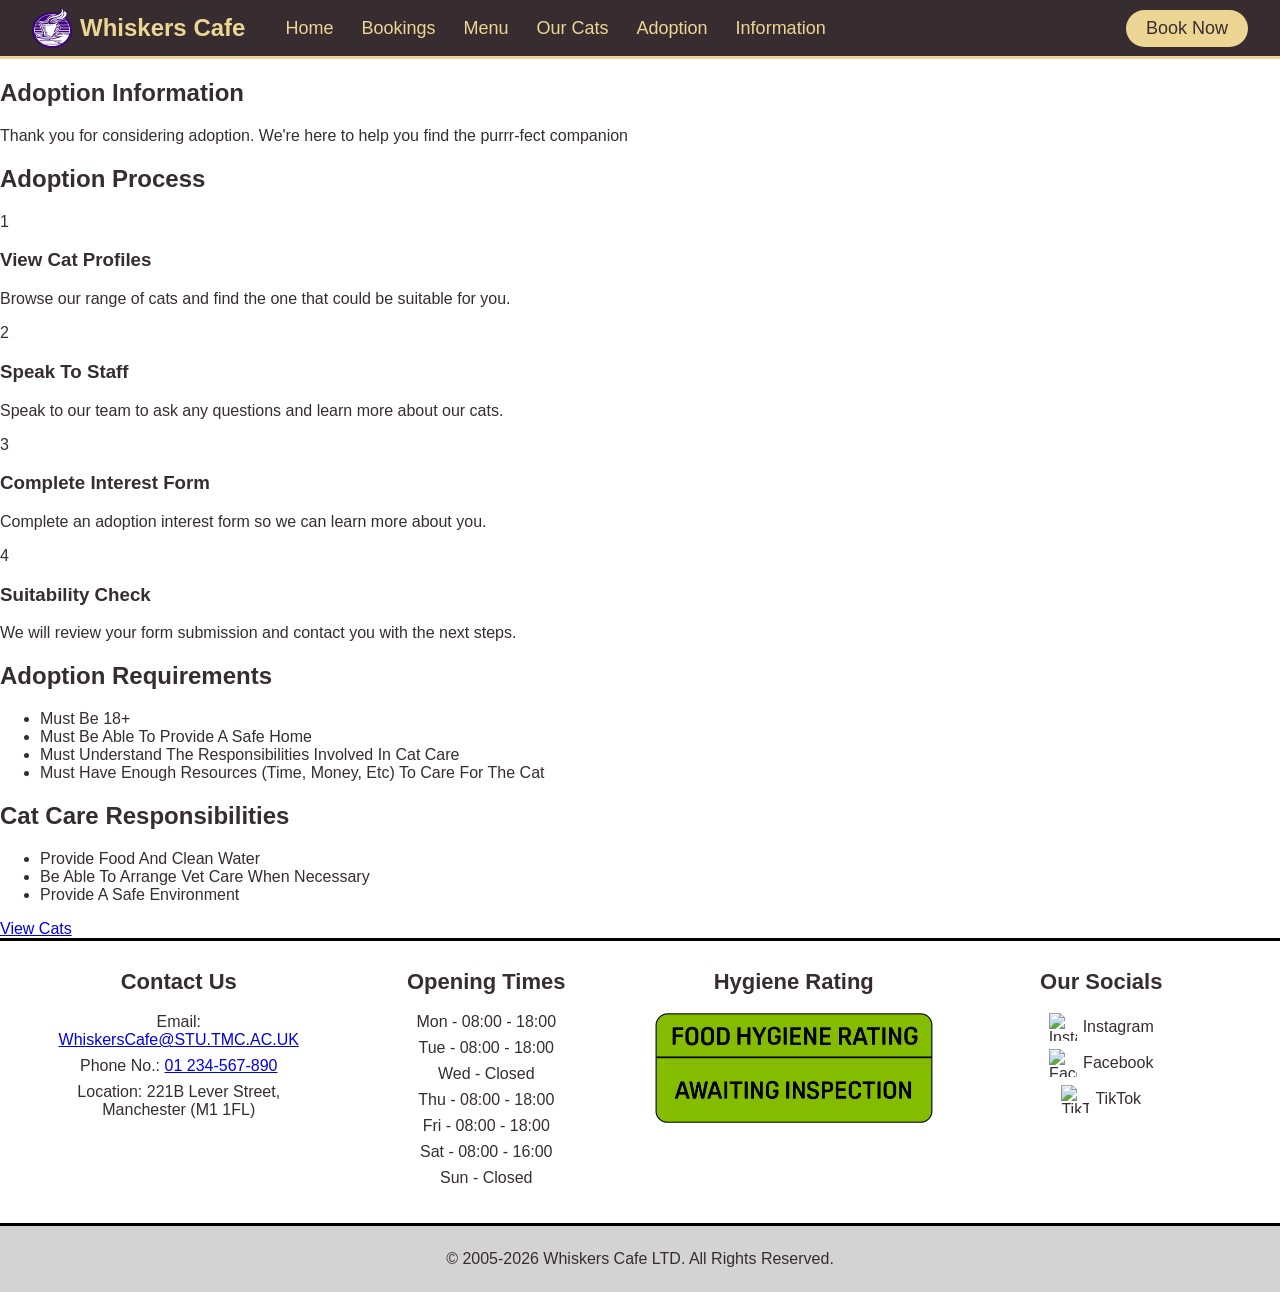
==== whiskerscafe/adoption.html @ 62d96e0d "Adoption Page HTML" ====
<!DOCTYPE html>
<html lang="en">
  <head>
    <meta charset="UTF-8">
    <meta name="viewport" content="width=device-width, initial-scale=1.0">
    <meta http-equiv="X-UA-Compatible" content="ie=edge">
    <title>Whiskers Cafe - Adoption</title>
    <link rel="stylesheet" href="style.css">
    <link rel="icon" href="images/Logo.png" type="image/x-icon">
  </head>
  <body>
    <header class="page-header">
      <a class="logo" href="index.html">
        <img src="images/Logo.png" alt="Whiskers Cafe Logo">
        <span>Whiskers Cafe</span>
      </a>
      <nav class="nav-links" id="nav-links">
        <a href="index.html">Home</a>
        <a href="bookings.html">Bookings</a>
        <a href="menu.html">Menu</a>
        <a href="our-cats.html">Our Cats</a>
        <a href="adoption.html">Adoption</a>
        <a href="information.html">Information</a>
      </nav>
      <a class="book-button" href="bookings.html">Book Now</a>
      <button class="menu-button" id="menu-button">☰</button>
    </header>
    <main>
      <section class="adoption-section">
        <div class="adoption-panel">
          <h1>Adoption Information</h1>
          <p class="adoption-subtitle">Thank you for considering adoption. We're here to help you find the purrr-fect companion</p>
          <h2>Adoption Process</h2>
          <div class="adoption-steps">
            <div class="adoption-step">
              <span class="step-number">1</span>
              <h3>View Cat Profiles</h3>
              <p>Browse our range of cats and find the one that could be suitable for you.</p>
            </div>
            <div class="adoption-step">
              <span class="step-number">2</span>
              <h3>Speak To Staff</h3>
              <p>Speak to our team to ask any questions and learn more about our cats.</p>
            </div>
            <div class="adoption-step">
              <span class="step-number">3</span>
              <h3>Complete Interest Form</h3>
              <p>Complete an adoption interest form so we can learn more about you.</p>
            </div>
            <div class="adoption-step">
              <span class="step-number">4</span>
              <h3>Suitability Check</h3>
              <p>We will review your form submission and contact you with the next steps.</p>
            </div>
          </div>
            <div class="adoption-info-grid">
              <div class="adoption-info-card">
                <h2>Adoption Requirements</h2>
                <ul>
                  <li>Must Be 18+</li>
                  <li>Must Be Able To Provide A Safe Home</li>
                  <li>Must Understand The Responsibilities Involved In Cat Care</li>
                  <li>Must Have Enough Resources (Time, Money, Etc) To Care For The Cat</li>
                </ul>
              </div>
              <div class="adoption-info-card">
                <h2>Cat Care Responsibilities</h2>
                <ul>
                  <li>Provide Food And Clean Water</li>
                  <li>Be Able To Arrange Vet Care When Necessary</li>
                  <li>Provide A Safe Environment</li>
                </ul>
              </div>
            </div>
            <a class="adoption-main-button" href="our-cats.html">View Cats</a>
        </div>
      </section>
    </main>
      <footer class="page-footer">
        <div class="footer-columns">
          <section class="footer-section">
            <h2>Contact Us</h2>
            <p>Email: <a href="mailto:whiskerscafe@stu.tmc.ac.uk">WhiskersCafe@STU.TMC.AC.UK</a></p>
            <p>Phone No.: <a href="tel:01234567890">01 234-567-890</a></p>
            <p>Location: 221B Lever Street, Manchester (M1 1FL)</p>
          </section>
          <section class="footer-section">
            <h2>Opening Times</h2>
            <p>Mon - 08:00 - 18:00</p>
            <p>Tue - 08:00 - 18:00</p>
            <p>Wed - Closed</p>
            <p>Thu - 08:00 - 18:00</p>
            <p>Fri - 08:00 - 18:00</p>
            <p>Sat - 08:00 - 16:00</p>
            <p>Sun - Closed</p>
          </section>
          <section class="footer-section">
            <h2>Hygiene Rating</h2>
            <img class="hygiene-image" src="images/HygieneRating.png" alt="Food Hygiene Rating - Awaiting Inspection">
          </section>
          <section class="footer-section">
            <h2>Our Socials</h2>
            <a class="social-link" href="https://www.instagram.com/whiskerscafe">
              <img src="images/InstagramIcon.png" alt="Instagram Icon">Instagram</a>
            <a class="social-link" href="https://www.facebook.com/whiskerscafe">
              <img src="images/FacebookIcon.png" alt="Facebook Icon">Facebook</a>
            <a class="social-link" href="https://www.tiktok.com/whiskerscafe">
              <img src="images/TikTokIcon.png" alt="TikTok Icon">TikTok</a>
          </section>
        </div>
        <div class="copyright">
          <p>© 2005-2026 Whiskers Cafe LTD. All Rights Reserved.</p>
        </div>
      </footer>
    <script src="script.js"></script>
  </body>
</html>
---- whiskerscafe/style.css ----
/* General Styling */

* {
  box-sizing: border-box;
}
body {
  margin: 0;
  font-family: "Trebuchet MS", Verdana, Arial, sans-serif;
  background-color: white;
  color: #372D30;
}
img {
  max-width: 100%;
  height: auto;
}

/* Styling For Header Section */

.page-header {
  background-color: #372D30;
  border-bottom: 3px solid #EDD694;
  display: flex;
  align-items: center;
  gap: 40px;
  padding: 8px 32px;
  position: relative;
}
.logo {
  display: flex;
  align-items: center;
  gap: 8px;
  color: #EDD694;
  text-decoration: none;
  font-weight: bold;
  font-size: 24px;
}
.logo img {
  width: 40px;
  height: 40px;
}
.nav-links {
  display: flex;
  gap: 28px;
}
.nav-links a {
  color: #EDD694;
  text-decoration: none;
  font-size: 18px;
}
.nav-links a:hover {
  text-decoration: underline;
}
.book-button {
  margin-left: auto;
  background-color: #EDD694;
  color: #372D30;
  padding: 8px 20px;
  border-radius: 20px;
  text-decoration: none;
  font-size: 18px;
}
.book-button:hover {
  text-decoration: underline;
}
.menu-button {
  display: none;
}

/* Styling For Footer Section */

.page-footer {
  background-color: white;
}
.footer-columns {
  border-top: 3px solid black;
  border-bottom: 3px solid black;
  display: flex;
  justify-content: space-around;
  align-items: flex-start;
  gap: 30px;
  padding: 28px 40px;
  text-align: center;
}
.footer-section {
  flex: 1;
}
.footer-section h2 {
  font-size: 22px;
  margin-top: 0;
}
.footer-section p {
  margin: 8px 0;
}
.hygiene-image {
  width: 100%;
  max-width: 320px;
}
.social-link {
  display: flex;
  align-items: center;
  justify-content: center;
  gap: 6px;
  color: #372D30;
  text-decoration: none;
  margin: 8px 0;
}
.social-link img {
  width: 28px;
  height: 28px;
}
.social-link:hover {
  text-decoration: underline;
}
.copyright {
  background-color: #D3D3D3;
  text-align: center;
  padding: 8px 12px;
}

/* Styling For Mobile Header */

@media (max-width: 768px) {
  .page-header {
    padding: 10px 14px;
    gap: 12px;
    position: relative;
    z-index: 100;
  }
  .logo {
    font-size: 18px;
  }
  .logo img {
    width: 24px;
    height: 24px;
  }
  .nav-links, .book-button {
    display: none;
  }
  .menu-button {
    display: block;
    margin-left: auto;
    background: none;
    border: none;
    color: #EDD694;
    font-size: 30px;
  }
  .nav-links.show {
    display: flex;
    flex-direction: column;
    position: absolute;
    top: 55px;
    left: 0;
    width: 100%;
    background-color: #372D30;
    border-bottom: 3px solid #EDD694;
    text-align: center;
  }
  .nav-links.show a {
    padding: 12px;
    border-top: 1px solid #EDD694;
  }

/* Styling For Mobile Footer */

  .footer-columns {
    flex-direction: column;
    align-items: center;
    gap: 18px;
    padding: 24px 16px;
  }
  .footer-section {
    width: 100%;
  }
  .footer-section h2 {
    font-size: 18px;
  }
  .footer-section p, .footer-section a {
    font-size: 14px;
  }
  .hygiene-image {
    max-width: 260px;
  }
  .copyright p {
    font-size: 12px;
  }
}

/* Styling For Home Page Slider */

.slider-balance {
  background-color: #D9D9D9;
  min-height: 280px;
  display: grid;
  grid-template-columns: 230px 1fr 230px;
  align-items: center;
  gap: 24px;
  padding: 40px 24px;
}
.promo-card {
  background-color: #372D30;
  color: #EDD694;
  display: flex;
  overflow: hidden;
  border-radius: 0 12px 12px 0;
}
.promo-card img {
  width: 85px;
  object-fit: cover;
}
.promo-text {
  padding: 10px;
  text-align: center;
}
.promo-text h2 {
  font-size: 16px;
  margin: 0;
}
.promo-text p {
  font-size: 14px;
  font-weight: bold;
  margin: 6px 0 10px;
}
.promo-text a {
  background-color: #2F4B5B;
  color: white;
  padding: 8px 14px;
  border-radius: 20px;
  text-decoration: none;
  display: inline-block;
  font-size: 14px;
}
.promo-text a:hover {
  text-decoration: underline;
}
.cat-slider {
  position: relative;
  height: 220px;
}
.slider-image-link {
  display: block;
  width: 100%;
  height: 100%;
}
.cat-slider-image {
  display: none;
  width: 100%;
  height: 100%;
  object-fit: cover;
  border: 3px solid #372D30;
}
.cat-slider-image.active {
  display: block;
}
.slider-arrow {
  position: absolute;
  top: 50%;
  transform: translateY(-50%);
  background: #372D30;
  color: #EDD694;
  border: none;
  width: 38px;
  height: 38px;
  border-radius: 50%;
  font-size: 24px;
  cursor: pointer;
  z-index: 2;
}
#previous-cat {
  left: 12px;
}
#next-cat {
  right: 12px;
}
.slider-arrow:hover {
  background-color: #2F4B5B;
}
.slider-buttons {
  position: absolute;
  bottom: 24px;
  left: 50%;
  transform: translateX(-50%);
  display: flex;
  gap: 20px;
  z-index: 2;
}
.primary-button, .secondary-button {
  padding: 10px 22px;
  border-radius: 20px;
  text-decoration: none;
  white-space: nowrap;
  box-shadow: 0 3px 5px rgba(0, 0, 0, 0.25);
}
.primary-button {
  background-color: #EDD694;
  color: #372D30;
}
.secondary-button {
  background-color: #2F4B5B;
  color: white;
}
.primary-button:hover, .secondary-button:hover {
  text-decoration: underline;
}

/* Styling For About Section */

.about-section {
  background-color: #372D30;
  color: white;
  width: 60%;
  margin: 0 auto;
  padding: 18px 60px;
}
.about-section h1, .subtitle {
  text-align: center;
  margin: 0;
}
.about-section h1 {
  font-size: 26px;
}
.subtitle {
  margin-bottom: 22px;
}
.about-text h2 {
  font-size: 18px;
  margin-bottom: 5px;
}
.about-text p {
  margin-top: 0;
  line-height: 1.4;
}

/* Styling For Statistics Section */

.stat-section {
  background-color: #372D30;
  color: white;
  width: 60%;
  margin: 8px auto;
  padding: 16px;
  text-align: center;
}

/* Styling For Reviews Section */

.reviews-section {
  background-color: #372D30;
  border-top: 3px solid #EDD694;
  color: white;
  display: flex;
  align-items: center;
  justify-content: space-around;
  gap: 24px;
  padding: 20px 40px;
}
.review-card {
  width: 220px;
}
.review-user {
  display: flex;
  align-items: center;
  gap: 8px;
  border-bottom: 1px dashed white;
  padding-bottom: 6px;
  margin-bottom: 8px;
}
.review-user img {
  width: 28px;
  height: 28px;
  object-fit: contain;
}
.review-user h3 {
  margin: 0;
  font-size: 16px;
}
.review-card p {
  margin: 4px 0;
  font-size: 14px;
}
.review-book-button {
  background-color: #EDD694;
  color: #372D30;
  padding: 12px 26px;
  border-radius: 20px;
  text-decoration: none;
  white-space: nowrap;
}
.review-book-button:hover {
  text-decoration: underline;
}

/* Homepage Mobile Body Compatibility */

@media (max-width: 768px) {
  .slider-balance {
    grid-template-columns: 1fr;
    min-height: auto;
    padding: 24px 16px;
    gap: 22px;
  }
  .promo-card {
    width: 100%;
    max-width: 270px;
    margin: 0 auto;
    border-radius: 12px;
  }
  .promo-card img {
    width: 90px;
  }
  .group-balance {
    display: none;
  }
  .cat-slider {
    width: 100%;
    max-width: 420px;
    height: 180px;
    margin: 0 auto;
  }
  .slider-arrow {
    width: 32px;
    height: 32px;
    font-size: 20px;
  }
  #previous-cat {
    left: 8px;
  }
  #next-cat {
    right: 8px;
  }
  .slider-buttons {
    bottom: 16px;
    gap: 10px;
  }
  .primary-button, .secondary-button {
    padding: 8px 14px;
    font-size: 14px;
  }

/* Mobile Compatibility For About Section */
  
  .about-section {
    width: 100%;
    padding: 22px 18px;
  }
  .about-section h1 {
    font-size: 22px;
  }
  .subtitle {
    font-size: 14px;
    margin-bottom: 18px;
  }
  .about-text h2 {
    font-size: 16px;
  }
  .about-text p {
    font-size: 14px;
    line-height: 1.4;
  }

/* Mobile Compatibility For Statistic Section */

  .stat-section {
    width: 100%;
    margin: 8px 0;
    padding: 18px 16px;
  }
  .stat-section h2 {
    font-size: 18px;
  }
  .stat-section p {
    font-size: 14px;
  }

/* Mobile Compatibility For Reviews Section */

  .reviews-section {
    flex-direction: column;
    align-items: center;
    padding: 24px 16px;
    gap: 18px;
  }
  .review-card {
    width: 100%;
    max-width: 300px;
  }
  .review-user h3 {
    font-size: 16px;
  }
  .review-card p {
    font-size: 14px;
  }
  .review-book-button {
    padding: 10px 24px;
  }
}
/* Styling For Bookings Page */

  .booking-section {
    min-height: 620px;
    padding: 28px 16px 48px;
    text-align: center;
  }
  .booking-section h1 {
    font-size: 24px;
    margin-bottom: 8px;
  }
  .booking-sub {
    margin-bottom: 28px;
  }
  .booking-form {
    width: 100%;
    max-width: 430px;
    margin: 0 auto;
  }
  .booking-form h2 {
    font-size: 18px;
    font-weight: normal;
    margin: 28px 0 14px;
  }
  .name-row {
    display: flex;
    gap: 38px;
  }
  .booking-form input[type="text"],
  .booking-form input[type="email"],
  .booking-form input[type="number"] {
    width: 100%;
    background-color: #D3D3D3;
    border: none;
    border-radius: 14px;
    padding: 10px 14px;
    margin-bottom: 12px;
    font-family: "Trebuchet MS", Verdana, Arial, sans-serif; 
  }
  .timeslot-title {
    margin: 0 0 10px;
  }
  .timeslot-row {
    display: flex;
    flex-wrap: wrap;
    align-items: center;
    gap: 8px 10px;
    margin-bottom: 10px;
  }
  .timeslot-row p {
    width: 100%;
    margin: 0;
    text-align: left;
  }
  .timeslot-row input[type="radio"] {
    display: none;
  }
  .timeslot-row label {
    background-color: #D3D3D3;
    color: #372D30;
    padding: 7px 10px;
    border-radius: 20px;
    cursor: pointer;
    font-size: 14px;
  }
  .timeslot-row input[type="radio"]:checked + label {
    background-color: #EDD694;
    font-weight: bold;
  }
  .checkbox-row {
    display: flex;
    align-items: center;
    gap: 8px;
    margin: 14px 0;
    text-align: left;
    font-size: 14px;
  }
  .checkbox-row input {
    cursor: pointer;
  }
  .checkbox-row a {
    color: #6BAFE6;
    text-decoration: none;
  }
  .checkbox-row a:hover {
    text-decoration: underline;
  }
  #booking-message {
    min-height: 22px;
    font-weight: bold;
  }
  .booking-success {
    color: green;
  }
  .booking-error {
    color: red;
  }
  .submit-booking-button {
    background-color: #EDD694;
    color: #372D30;
    border: none;
    border-radius: 20px;
    padding: 10px 34px;
    box-shadow: 0 3px 5px rgba(0, 0, 0, 0.25);
    cursor: pointer;
    font-family: "Trebuchet MS", Verdana, Arial, sans-serif;
    font-size: 18px;
  }
  .submit-booking-button:hover {
    text-decoration: underline;
  }

  /* Booking Form Mobile Compatibility */

  @media (max-width: 768px) {
    .booking-section {
      padding: 24px 14px 42px;
    }
    .booking-section h1 {
      font-size: 20px;
    }
    .booking-sub {
      font-size: 14px;
    }
    .booking-form {
      max-width: 320px;
    }
    .booking-form h2 {
      font-size: 16px;
    }
    .name-row {
      gap: 20px;
    }
    .booking-form input[type="text"],
    .booking-form input[type="email"],
    .booking-form input[type="number"] {
      padding: 8px 12px;
      font-size: 12px;
    }
    .timeslot-row {
      justify-content: center;
    }
    .timeslot-row p {
      width: 100%;
      text-align: left;
    }
    timeslow-row label {
      font-size: 12px;
      padding: 7px 9px;
    }
    .checkbox-row {
      font-size: 12px;
    }
    .submit-booking-button {
      padding: 9px 32px;
    }
  }

/* Styling For Menu Page */

.menu-section {
  background-color: #372D30;
  color: white;
  width: 60%;
  min-height: 620px;
  margin: 0 auto;
  padding: 40px 70px;
  text-align: center;
}
.menu-section h1 {
  font-size: 24px;
  margin-bottom: 10px;
}
.menu-subtitle {
  margin-bottom: 26px;
}
.filter-heading {
  margin: 20px 0 12px;
}
.filter-buttons {
  display: flex;
  justify-content: center;
  gap: 34px;
  margin-bottom: 16px;
  flex-wrap: wrap;
}
.filter-buttons button {
  background-color: #EDD694;
  color: #372D30;
  border: none;
  border-radius: 20px;
  padding: 10px 28px;
  cursor: pointer;
  font-family: "Trebuchet MS", Verdana, Arial, sans-serif;
  font-size: 18px;
}
.filter-buttons button:hover {
  text-decoration: underline;
}
.filter-buttons button.active-filter {
  background-color: #2F4B5B;
  color: white;
}
.menu-list {
  width: 80%;
  margin: 28px auto 0;
}
.menu-item {
  display: flex;
  align-items: center;
  gap: 16px;
  margin-bottom: 22px;
  text-align: left;
}
.menu-item img {
  width: 110px;
  height: 70px;
  object-fit: cover;
  border-radius: 6px;
}
.menu-item-info {
  flex: 1;
}
.menu-item-top {
  display: flex;
  justify-content: space-between;
  align-items: center;
  border-bottom: 2px solid white;
  gap: 16px;
}
.menu-item-top h2 {
  font-size: 16px;
  font-weight: normal;
  margin: 0;
}
.menu-item-top p {
  font-weight: bold;
  margin: 0;
}
.menu-item-info p {
  margin: 5px 0 0;
  font-size: 14px;
}
.no-menu-message {
  display: none;
  margin-top: 30px;
  font-weight: bold;
  color: #EDD694;
}
.allergen-section {
  margin-top: 70px;
}
.allergen-section h2 {
  font-size: 18px;
  font-weight: normal;
}
.allergen-section p {
  font-size: 14px;
}

/* Mobile Compatibility For Menu Page */

@media (max-width: 768px) {
  .menu-section {
    width: 100%
    min-height: auto;
    padding: 30px 18px;
  }
  .menu-section h1 {
    font-size: 22px;
  }
  .menu-subtitle {
    font-size: 14px;
    line-height: 1.4;
    margin-bottom: 24px;
  }
  .filter-heading {
    font-size: 14px;
    margin: 22px 0 10px;
  }
  .filter-buttons {
    flex-direction: column;
    align-items: center;
    gap: 14px;
    margin-bottom: 18px;
  }
  .filter-buttons button {
    width: 140px;
    padding: 9px 18px;
    font-size: 14px;
  }
  .menu-list {
    width: 100%;
    margin-top: 34px;
  }
  .menu-item {
    flex-direction: column;
    align-items: center;
    text-align: center;
    gap: 10px;
    margin-bottom: 32px;
  }
  .menu-item img {
    width: 150px;
    height: 95px;
    object-fit: cover;
  }
  .menu-item-info {
    width: 100%;
  }
  .menu-item-top {
    flex-direction: column;
    gap: 4px;
    border-bottom: 1px solid white;
    padding-bottom: 4px;
  }
  .menu-item-top h2 {
    font-size: 16px;
  }
  .menu-item-top p {
    font-size: 14px;
  }
  .menu-item-info p {
    font-size: 14px;
    line-height: 1.4;
  }
  .no-menu-message {
    font-size: 14px;
  }
  .allergen-section {
    margin-top: 45px;
  }
  .allergen-section h2 {
    font-size: 16px;
  }
  .allergen-section p {
    font-size: 14px;
    line-height: 1.4;
  }
}

/* Styling For Out Cats Page */

.cats-section {
  min-height: 620px;
  padding: 35px 40px 70px;
  text-align: center;
}
.cats-section h1 {
  font-size: 24px;
  font-weight: normal;
  margin-bottom: 48px;
}
.cats-grid {
  display: flex;
  justify-content: center;
  gap: 90px;
}
.cat-profile {
  width: 260px;
}
.cat-profile h2 {
  font-size: 18px;
  font-weight: normal;
  margin-bottom: 18px;
}
.cat-image {
  width: 150px;
  height: 120px;
  object-fit: cover;
  background-color: #D3D3D3;
  border-radius: 20px;
  margin-bottom: 16px;
}
.cat-info {
  background-color: #372D30;
  color: #EDD694;
  border-radius: 16px;
  padding: 18px 24px;
  text-align: left;
  min-height: 190px;
  display: flex;
  flex-direction: column;
}
.cat-info p {
  margin: 0;
}
.traits-title {
  margin-top: 16px;
}
.cat-info ul {
  margin: 4px 0 14px 20px;
  padding: 0;
}
.adopt-button, .unavailable-button {
  display: block;
  width: 100px;
  margin: 0 auto;
  padding: 7px 12px;
  border-radius: 20px;
  text-align: center;
  text-decoration: none;
  font-size: 14px;
  margin-top: auto;
}
.adopt-button {
  background-color: #EDD694;
  color: #372D30;
}
.adopt-button:hover {
  text-decoration: underline;
}
.unavailable-button {
  background-color: #D3D3D3;
  color: #777777;
}
.cat-info {
  height: 225px;
  display: flex;
  flex-direction: column;
}

/* Mobile Compatibility For Our Cats Page */

@media (max-width: 768px) {
  .cats-section {
    padding: 26px 16px 50px;
  }
  .cats-section h1 {
    font-size: 18px;
    margin-bottom: 24px;
  }
  .cats-grid {
    flex-direction: column;
    align-items: center;
    gap: 26px;
  }
  .cat-profile {
    width: 100%;
    max-width: 260px;
  }
  .cat-profile h2 {
    font-size: 14px;
    margin-bottom: 10px;
  }
  .cat-image {
    width: 130px;
    height: 105px;
    margin-bottom: 14px;
  }
  .cat-info {
    padding: 14px 18px;
    border-radius: 20px;
  }
  .cat-info p, .cat-info li {
    font-size: 12px;
  }
  .adopt-button, .unavailable-button {
    width: 95px;
    padding: 6px 10px;
    font-size: 12px;
  }
}
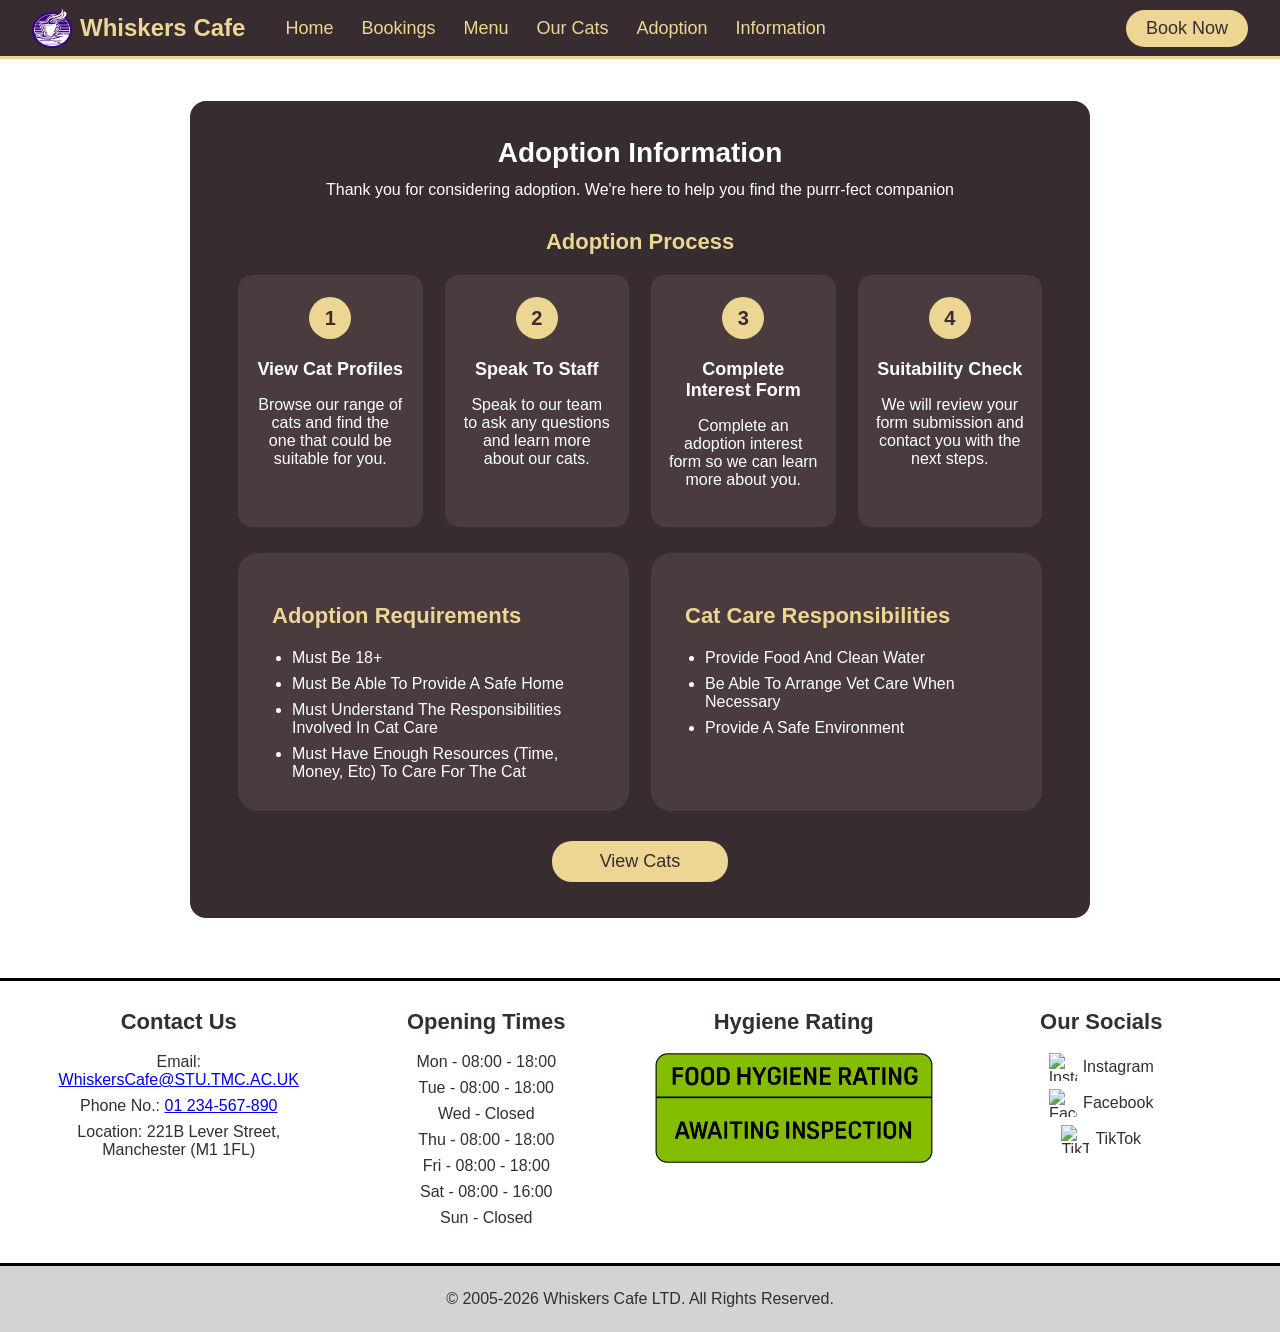
==== commit 0e37eeff: "Add canonical link to adoption.html Add canonical link for adoption page" ====
--- a/whiskerscafe/adoption.html
+++ b/whiskerscafe/adoption.html
@@ -7,6 +7,7 @@
     <title>Whiskers Cafe - Adoption</title>
     <link rel="stylesheet" href="style.css">
     <link rel="icon" href="images/Logo.png" type="image/x-icon">
+    <link rel="canonical" href="https://thegoverningbug.github.io/whiskerscafe/adoption.html">
   </head>
   <body>
     <header class="page-header">
--- a/whiskerscafe/style.css
+++ b/whiskerscafe/style.css
@@ -757,7 +757,7 @@
 
 @media (max-width: 768px) {
   .menu-section {
-    width: 100%
+    width: 100%;
     min-height: auto;
     padding: 30px 18px;
   }
@@ -956,3 +956,277 @@
     font-size: 12px;
   }
 }
+
+/* Styling For Adoption Page */
+
+.adoption-section {
+  min-height: 620px;
+  padding: 42px 40px 60px;
+}
+.adoption-panel {
+  background-color: #372D30;
+  color: white;
+  width: 75%;
+  max-width: 1050px;
+  margin: 0 auto;
+  padding: 36px 48px;
+  border-radius: 16px;
+  text-align: center;
+}
+.adoption-panel h1 {
+  font-size: 28px;
+  margin: 0 0 12px;
+}
+.adoption-subtitle {
+  margin: 0 0 30px;
+  font-size: 16px;
+}
+.adoption-panel h2 {
+  color: #EDD694;
+  font-size: 22px;
+  margin: 28px 0 20px;
+}
+.adoption-steps {
+  display: grid;
+  grid-template-columns: repeat(4, 1fr);
+  gap: 22px;
+}
+.adoption-step {
+  background-color: #4A3B3E;
+  border-radius: 14px;
+  padding: 22px 18px;
+}
+.step-number {
+  background-color: #EDD694;
+  color: #372D30;
+  width: 42px;
+  height: 42px;
+  border-radius: 50%;
+  display: inline-flex;
+  align-items: center;
+  justify-content: center;
+  font-weight: bold;
+  font-size: 20px;
+  margin-bottom: 12px;
+}
+.adoption-step h3 {
+  font-size: 18px;
+  margin: 8px 0;
+}
+adoption-step p {
+  font-size: 14px;
+  line-height: 1.4;
+  margin: 0;
+}
+.adoption-info-grid {
+  display: grid;
+  grid-template-columns: 1fr 1fr;
+  gap: 22px;
+  margin-top: 26px;
+}
+.adoption-info-card {
+  background-color: #4A3B3E;
+  border-radius: 20px;
+  padding: 22px 34px;
+  text-align: left;
+}
+adoption-info-card h2 {
+  margin-top: 0;
+  margin-bottom: 12px;
+}
+.adoption-info-card ul {
+  margin: 0;
+  padding-left: 20px;
+}
+.adoption-info-card li {
+  margin-bottom: 8px;
+}
+.adoption-main-button {
+  background-color: #EDD694;
+  color: #372D30;
+  display: inline-block;
+  margin-top: 30px;
+  padding: 10px 48px;
+  border-radius: 20px;
+  text-decoration: none;
+  font-size: 18px;
+}
+.adoption-main-button:hover {
+  text-decoration: underline;
+}
+
+/* Mobile Compatibility For Adoption Page */
+
+@media (max-width: 768px) {
+  .adoption-section {
+    padding: 26px 16px 45px;
+  }
+  .adoption-panel {
+    width: 100%;
+    padding: 24px 18px;
+    border-radius: 0;
+  }
+  .adoption-panel h1 {
+    font-size: 22px;
+  }
+  .adoption-subtitle {
+    font-size: 14px;
+    line-height: 1.4;
+  }
+  .adoption-panel h2 {
+    font-size: 18px;
+  }
+  .adoption-steps {
+    grid-template-columns: 1fr;
+    gap: 14px;
+  }
+  .adoption-step {
+    padding: 18px 16px
+  }
+  .step-number {
+    width: 36px;
+    height: 36px;
+    font-size: 18px;
+  }
+  .adoption-step h3 {
+    font-size: 16px;
+  }
+  .adoption-step p {
+    font-size: 14px;
+  }
+  .adoption-info-grid {
+    grid-template-columns: 1fr;
+    gap: 16px;
+  }
+  .adoption-info-card {
+    padding: 18px 20px;
+  }
+  .adoption-info-card li {
+    font-size: 14px;
+  }
+  .adoption-main-button {
+    width: 180px;
+    padding: 9px 22px;
+    font-size: 16px;
+  }
+}
+
+/* Styling For Information Page */
+
+.information-section {
+  background-color: #372D30;
+  color: white;
+  width: 65%;
+  min-height: 620px;
+  margin: 0 auto;
+  padding: 45px 70px 60px;
+  text-align: center;
+  box-shadow: 0 4px 14px rgba(0, 0, 0, 0.25);
+}
+.information-section h1 {
+  font-size: 28px;
+  margin-bottom: 12px;
+}
+.information-subtitle {
+  font-size: 16px;
+  margin-bottom: 38px;
+}
+.information-grid {
+  display: grid;
+  grid-template-columns: 1fr 1fr;
+  gap: 24px;
+}
+.information-card {
+  background-color: #4A3B3E;
+  border-radius: 20px;
+  padding: 26px 34px;
+  text-align: left;
+  box-shadow: 0 4px 12px rgba(0, 0, 0, 0.25);
+}
+.information-card h2 {
+  color: #EDD694;
+  font-size: 22px;
+  margin-top: 0;
+  margin-bottom: 16px;
+}
+.information-card ul {
+  margin: 0;
+  padding-left: 22px;
+}
+.information-card li {
+  margin-bottom: 10px;
+  line-height: 1.4;
+}
+.information-button {
+  background-color: #EDD694;
+  color: #372D30;
+  display: inline-block;
+  margin-top: 18px;
+  padding: 9px 28px;
+  border-radius: 20px;
+  text-decoration: none;
+}
+.information-button:hover {
+  text-decoration: underline;
+}
+.faq-group {
+  margin-top: 24px;
+  padding-top: 18px;
+  border-top: 1px solid rgba (255,255,255,0.35);
+}
+.faq-group h2 {
+  color: #EDD694;
+  font-size: 20px;
+  margin: 0 0 14px;
+}
+.faq-item {
+  border-bottom: 1px solid rgba(255,255,255 0.35);
+  padding-bottom: 12px;
+  margin-bottom: 14px;
+}
+.faq-item:last-child {
+  border-bottom: none;
+  margin-bottom: 0;
+}
+.faq-item h3 {
+  font-size: 16px;
+  margin: 0 0 4px;
+  color: white;
+}
+.faq-item p {
+  margin: 0;
+  line-height: 1.4;
+}
+
+/* Mobile Compatibility For Information Page */
+
+@media(max-width: 768px) {
+  .information-section {
+    padding: 24px 16px 46px;
+  }
+  .information-panel {
+    width: 100%;
+    padding: 28px 18px;
+  }
+  .information-panel h1 {
+    font-size: 22px;
+  }
+  .information-subtitle {
+    font-size: 14px;
+    line-height: 1.4;
+    margin-bottom: 28px;
+  }
+  .information-grid {
+    grid-template-columns: 1fr;
+    gap: 18px;
+  }
+  .information-card {
+    padding: 20px 22px;
+  }
+  .information-card h2 {
+    font-size: 18px;
+  }
+  .information-card li, .faq-item p {
+    font-size: 14px;
+  }
+}
